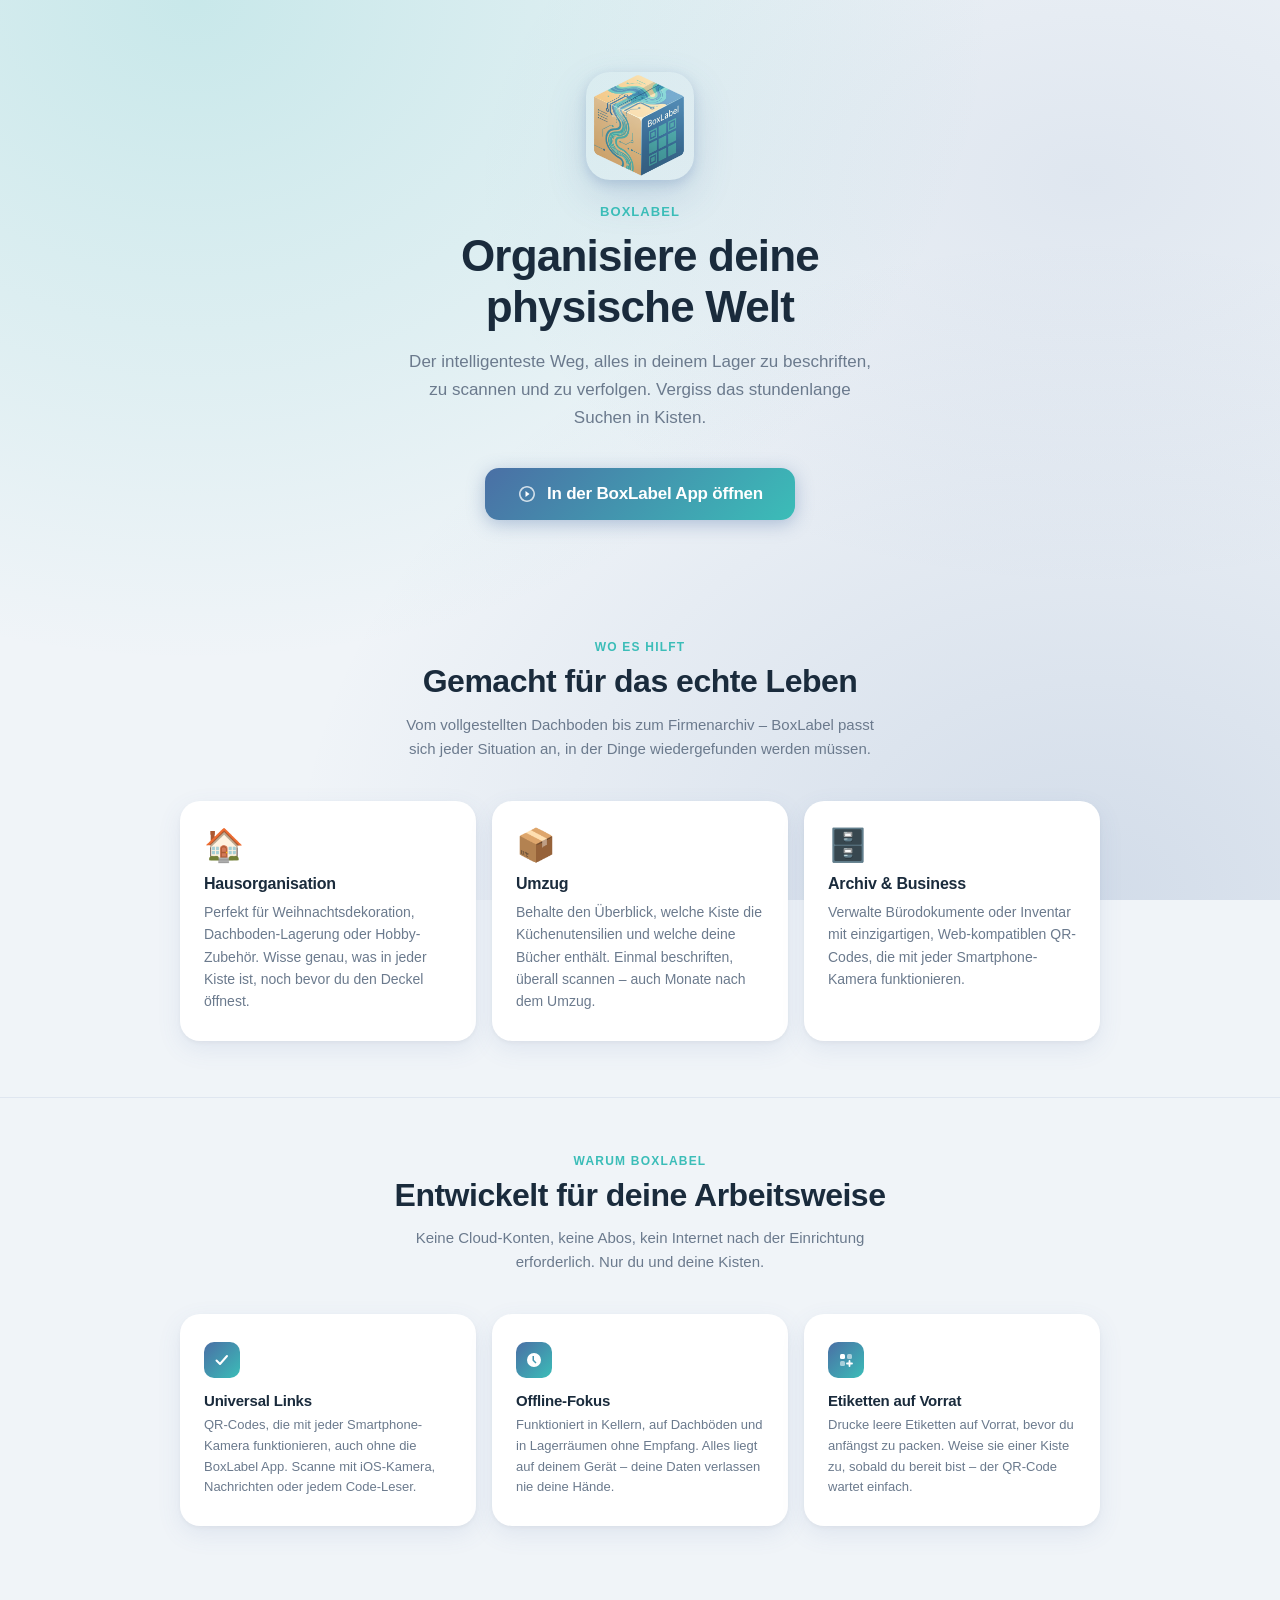
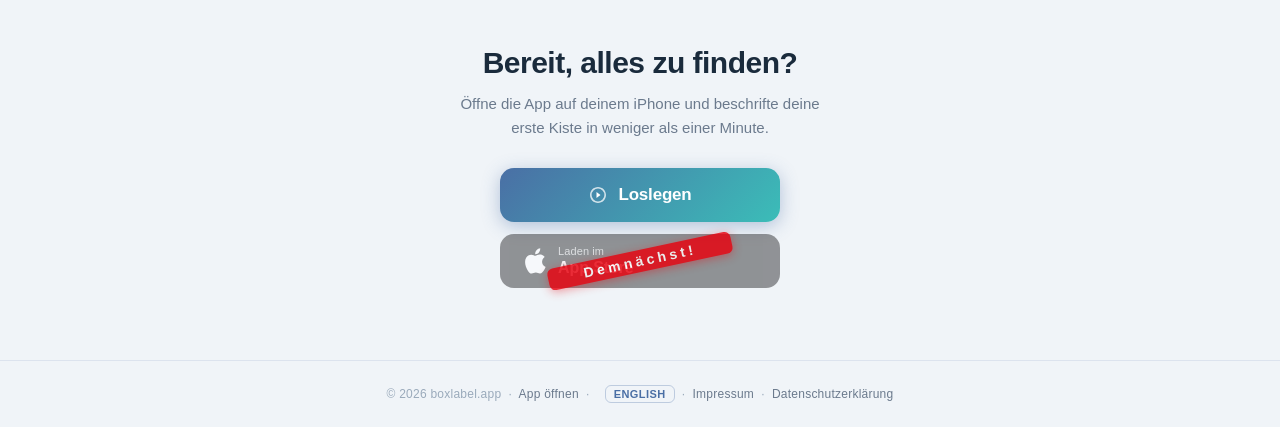
==== de/index.html @ 2847bdbc "final_version" ====
<!DOCTYPE html>
<html lang="de">
<head>
  <meta charset="UTF-8">
  <meta name="viewport" content="width=device-width, initial-scale=1">
  <!-- Kommentar entfernen, sobald die App im App Store verfügbar ist:
  <meta name="apple-itunes-app" content="app-id=XXXXXXX">
  -->
  <title>BoxLabel — Organisiere deine physische Welt</title>
  <meta name="description" content="Der intelligenteste Weg, alles in deinem Lager zu beschriften, zu scannen und zu verfolgen. Drucke QR-Codes, fotografiere Kisteninhalte und finde alles in Sekunden.">
  <meta property="og:title" content="BoxLabel — Organisiere deine physische Welt">
  <meta property="og:description" content="Beschrifte, scanne und verfolge alles in deinem Lager. Offline-first. Kein Account erforderlich.">
  <meta property="og:image" content="https://boxlabel.app/app_icon.png">
  <meta property="og:url" content="https://boxlabel.app/de/">
  <meta name="theme-color" content="#4A6FA5">
  <link rel="stylesheet" href="/assets/style.css">
</head>
<body>

  <!-- ── Hero ────────────────────────────────────────────────────────────── -->
  <div class="hero">
    <div class="container">
      <div class="icon-wrap">
        <img src="/app_icon.png" alt="BoxLabel App Icon">
      </div>
      <div class="brand">BoxLabel</div>
      <h1>Organisiere deine physische Welt</h1>
      <p class="subtitle">
        Der intelligenteste Weg, alles in deinem Lager zu beschriften, zu scannen und zu verfolgen.
        Vergiss das stundenlange Suchen in Kisten.
      </p>
      <a href="boxlabel://" class="btn-primary">
        <svg width="20" height="20" viewBox="0 0 20 20" fill="none" aria-hidden="true">
          <path d="M8.5 7l4 3-4 3V7Z" fill="#fff"/>
          <path d="M10 2C5.58 2 2 5.58 2 10s3.58 8 8 8 8-3.58 8-8-3.58-8-8-8Zm0 14.4A6.4 6.4 0 1 1 10 3.6a6.4 6.4 0 0 1 0 12.8Z" fill="rgba(255,255,255,0.75)"/>
        </svg>
        In der BoxLabel App öffnen
      </a>
    </div>
  </div>

  <!-- ── Anwendungsfälle ──────────────────────────────────────────────────── -->
  <section class="section">
    <div class="container--wide">
      <p class="section-label">Wo es hilft</p>
      <h2 class="section-title">Gemacht für das echte Leben</h2>
      <p class="section-sub">
        Vom vollgestellten Dachboden bis zum Firmenarchiv – BoxLabel passt sich jeder Situation an,
        in der Dinge wiedergefunden werden müssen.
      </p>
      <div class="use-case-grid">

        <div class="use-case-card">
          <div class="use-case-icon">🏠</div>
          <h3>Hausorganisation</h3>
          <p>
            Perfekt für Weihnachtsdekoration, Dachboden-Lagerung oder Hobby-Zubehör.
            Wisse genau, was in jeder Kiste ist, noch bevor du den Deckel öffnest.
          </p>
        </div>

        <div class="use-case-card">
          <div class="use-case-icon">📦</div>
          <h3>Umzug</h3>
          <p>
            Behalte den Überblick, welche Kiste die Küchenutensilien und welche deine Bücher enthält.
            Einmal beschriften, überall scannen – auch Monate nach dem Umzug.
          </p>
        </div>

        <div class="use-case-card">
          <div class="use-case-icon">🗄️</div>
          <h3>Archiv &amp; Business</h3>
          <p>
            Verwalte Bürodokumente oder Inventar mit einzigartigen,
            Web-kompatiblen QR-Codes, die mit jeder Smartphone-Kamera funktionieren.
          </p>
        </div>

      </div>
    </div>
  </section>

  <!-- ── Hauptfunktionen ──────────────────────────────────────────────────── -->
  <section class="section">
    <div class="container--wide">
      <p class="section-label">Warum BoxLabel</p>
      <h2 class="section-title">Entwickelt für deine Arbeitsweise</h2>
      <p class="section-sub">
        Keine Cloud-Konten, keine Abos, kein Internet nach der Einrichtung erforderlich.
        Nur du und deine Kisten.
      </p>
      <ul class="feature-list">

        <li>
          <div class="feature-check">
            <svg width="18" height="18" viewBox="0 0 18 18" fill="none" aria-hidden="true">
              <path d="M3.5 9.5l3.5 3.5 7-8" stroke="#fff" stroke-width="2" stroke-linecap="round" stroke-linejoin="round"/>
            </svg>
          </div>
          <h3>Universal Links</h3>
          <p>
            QR-Codes, die mit jeder Smartphone-Kamera funktionieren, auch ohne
            die BoxLabel App. Scanne mit iOS-Kamera, Nachrichten oder jedem Code-Leser.
          </p>
        </li>

        <li>
          <div class="feature-check">
            <svg width="18" height="18" viewBox="0 0 18 18" fill="none" aria-hidden="true">
              <path d="M9 2a7 7 0 1 0 0 14A7 7 0 0 0 9 2Zm0 3v4l2.5 2.5-1 1L7.5 9.5V5H9Z" fill="#fff"/>
            </svg>
          </div>
          <h3>Offline-Fokus</h3>
          <p>
            Funktioniert in Kellern, auf Dachböden und in Lagerräumen ohne Empfang.
            Alles liegt auf deinem Gerät – deine Daten verlassen nie deine Hände.
          </p>
        </li>

        <li>
          <div class="feature-check">
            <svg width="18" height="18" viewBox="0 0 18 18" fill="none" aria-hidden="true">
              <rect x="3" y="3" width="5" height="5" rx="1.5" fill="#fff"/>
              <rect x="10" y="3" width="5" height="5" rx="1.5" fill="rgba(255,255,255,0.55)"/>
              <rect x="3" y="10" width="5" height="5" rx="1.5" fill="rgba(255,255,255,0.55)"/>
              <path d="M12.5 10v5M10 12.5h5" stroke="#fff" stroke-width="1.8" stroke-linecap="round"/>
            </svg>
          </div>
          <h3>Etiketten auf Vorrat</h3>
          <p>
            Drucke leere Etiketten auf Vorrat, bevor du anfängst zu packen.
            Weise sie einer Kiste zu, sobald du bereit bist – der QR-Code wartet einfach.
          </p>
        </li>

      </ul>
    </div>
  </section>

  <!-- ── Abschluss-CTA ────────────────────────────────────────────────────── -->
  <div class="cta-section">
    <div class="container">
      <h2>Bereit, alles zu finden?</h2>
      <p>Öffne die App auf deinem iPhone und beschrifte deine erste Kiste in weniger als einer Minute.</p>
      <div class="cta-buttons">
        <a href="boxlabel://" class="btn-primary">
          <svg width="20" height="20" viewBox="0 0 20 20" fill="none" aria-hidden="true">
            <path d="M8.5 7l4 3-4 3V7Z" fill="#fff"/>
            <path d="M10 2C5.58 2 2 5.58 2 10s3.58 8 8 8 8-3.58 8-8-3.58-8-8-8Zm0 14.4A6.4 6.4 0 1 1 10 3.6a6.4 6.4 0 0 1 0 12.8Z" fill="rgba(255,255,255,0.75)"/>
          </svg>
          Loslegen
        </a>
        <div class="store-wrap">
          <div class="btn-store">
            <svg width="22" height="26" viewBox="0 0 22 26" fill="none" aria-hidden="true">
              <path d="M18.07 13.77c-.03-3.14 2.56-4.65 2.68-4.73-1.46-2.14-3.74-2.43-4.55-2.46-1.93-.2-3.78 1.14-4.76 1.14-.99 0-2.51-1.12-4.13-1.09-2.12.03-4.08 1.24-5.17 3.12-2.21 3.84-.57 9.53 1.59 12.65 1.06 1.53 2.32 3.24 3.97 3.18 1.6-.07 2.2-1.03 4.13-1.03 1.91 0 2.47 1.03 4.15.99 1.72-.03 2.8-1.55 3.85-3.08a13.5 13.5 0 0 0 1.75-3.57c-.04-.01-3.46-1.33-3.51-5.12Z" fill="white"/>
              <path d="M14.93 4.38c.88-1.07 1.47-2.55 1.31-4.03-1.27.05-2.8.85-3.71 1.91-.81.93-1.53 2.43-1.34 3.87 1.42.11 2.87-.72 3.74-1.75Z" fill="white"/>
            </svg>
            <div class="store-text">
              <span class="store-sub">Laden im</span>
              <span class="store-main">App Store</span>
            </div>
          </div>
          <div class="coming-soon">Demnächst!</div>
        </div>
      </div>
    </div>
  </div>

  <!-- ── Footer ────────────────────────────────────────────────────────────── -->
  <footer>
    &copy; 2026 boxlabel.app &nbsp;·&nbsp;
    <a href="boxlabel://">App öffnen</a>
    &nbsp;·&nbsp;
    <a href="/?lang=en" class="lang-switch">English</a>
    &nbsp;·&nbsp;
    <a href="/de/impressum.html">Impressum</a>
    &nbsp;·&nbsp;
    <a href="/de/datenschutz.html">Datenschutzerklärung</a>
  </footer>

</body>
</html>
---- assets/style.css ----
/* ── Reset ─────────────────────────────────────────────────────────────────── */

*, *::before, *::after {
  box-sizing: border-box;
  margin: 0;
  padding: 0;
}

/* ── Base ──────────────────────────────────────────────────────────────────── */

body {
  font-family: -apple-system, BlinkMacSystemFont, "Segoe UI", Roboto, Helvetica, Arial, sans-serif;
  background: #f0f4f8;
  background-image:
    radial-gradient(ellipse at 15% 0%,   rgba(59, 189, 184, 0.22) 0%, transparent 52%),
    radial-gradient(ellipse at 85% 100%, rgba(74, 111, 165, 0.18) 0%, transparent 52%),
    radial-gradient(ellipse at 85% 20%,  rgba(74, 111, 165, 0.10) 0%, transparent 40%);
  background-attachment: fixed;
  color: #1a2b3c;
  -webkit-font-smoothing: antialiased;
}

/* 404 pages: vertically centred single-card layout */
body.is-404 {
  min-height: 100vh;
  display: flex;
  flex-direction: column;
  align-items: center;
  justify-content: center;
  padding: 24px 20px;
  background-image:
    radial-gradient(ellipse at 20% 10%, rgba(59, 189, 184, 0.18) 0%, transparent 55%),
    radial-gradient(ellipse at 80% 90%, rgba(74, 111, 165, 0.15) 0%, transparent 55%);
}

/* ── Layout helpers ────────────────────────────────────────────────────────── */

.container {
  width: 100%;
  max-width: 680px;
  margin: 0 auto;
  padding: 0 20px;
}

.container--wide {
  width: 100%;
  max-width: 960px;
  margin: 0 auto;
  padding: 0 20px;
}

/* ── App icon ──────────────────────────────────────────────────────────────── */

.icon-wrap {
  margin: 0 auto 24px;
  width: 108px;
  height: 108px;
  border-radius: 24px;
  overflow: hidden;
  box-shadow:
    0 4px 12px rgba(74, 111, 165, 0.22),
    0 16px 40px rgba(74, 111, 165, 0.18);
}

/* Tighter shadow variant used inside the card (404 pages) */
.card .icon-wrap {
  margin-bottom: 20px;
  box-shadow:
    0 4px 12px rgba(74, 111, 165, 0.20),
    0 12px 32px rgba(74, 111, 165, 0.16);
}

.icon-wrap img {
  width: 100%;
  height: 100%;
  display: block;
}

/* ── Brand label ───────────────────────────────────────────────────────────── */

.brand {
  font-size: 13px;
  font-weight: 600;
  letter-spacing: 0.08em;
  text-transform: uppercase;
  color: #3BBDB8;
  margin-bottom: 12px;
}

.card .brand {
  margin-bottom: 8px;
}

/* ── Hero ──────────────────────────────────────────────────────────────────── */

.hero {
  padding: 72px 20px 64px;
  text-align: center;
}

.hero h1 {
  font-size: clamp(28px, 6vw, 44px);
  font-weight: 750;
  letter-spacing: -0.8px;
  color: #1a2b3c;
  line-height: 1.15;
  margin-bottom: 16px;
  max-width: 560px;
  margin-left: auto;
  margin-right: auto;
}

.hero .subtitle {
  font-size: clamp(15px, 2.5vw, 17px);
  color: #6b7a8d;
  line-height: 1.65;
  max-width: 480px;
  margin: 0 auto 36px;
}

/* ── CTA buttons ───────────────────────────────────────────────────────────── */

.btn-primary {
  display: inline-flex;
  align-items: center;
  justify-content: center;
  gap: 10px;
  padding: 16px 32px;
  background: linear-gradient(135deg, #4A6FA5 0%, #3BBDB8 100%);
  color: #fff;
  font-size: 17px;
  font-weight: 650;
  border: none;
  border-radius: 14px;
  cursor: pointer;
  text-decoration: none;
  letter-spacing: -0.2px;
  box-shadow: 0 4px 18px rgba(74, 111, 165, 0.38);
  transition: opacity 0.15s ease, transform 0.15s ease;
  -webkit-tap-highlight-color: transparent;
}

.btn-primary:hover {
  opacity: 0.9;
  transform: translateY(-1px);
}

.btn-primary:active {
  opacity: 0.88;
  transform: scale(0.98);
}

/* Full-width variant used inside .card (404 pages) */
.card .btn-primary {
  display: flex;
  width: 100%;
  box-shadow: 0 4px 16px rgba(74, 111, 165, 0.35);
  margin-bottom: 12px;
}

/* ── Sections ──────────────────────────────────────────────────────────────── */

.section {
  padding: 56px 0;
}

.section + .section {
  border-top: 1px solid rgba(74, 111, 165, 0.1);
}

.section-label {
  font-size: 12px;
  font-weight: 700;
  letter-spacing: 0.1em;
  text-transform: uppercase;
  color: #3BBDB8;
  margin-bottom: 8px;
  text-align: center;
}

.section-title {
  font-size: clamp(22px, 4vw, 32px);
  font-weight: 750;
  letter-spacing: -0.5px;
  color: #1a2b3c;
  line-height: 1.2;
  text-align: center;
  margin-bottom: 12px;
}

.section-sub {
  font-size: 15px;
  color: #6b7a8d;
  line-height: 1.6;
  text-align: center;
  max-width: 480px;
  margin: 0 auto 40px;
}

/* ── Use-case cards ────────────────────────────────────────────────────────── */

.use-case-grid {
  display: grid;
  grid-template-columns: repeat(3, 1fr);
  gap: 16px;
}

.use-case-card {
  background: #fff;
  border-radius: 20px;
  padding: 28px 24px;
  box-shadow:
    0 2px 4px rgba(0,0,0,0.04),
    0 8px 24px rgba(74, 111, 165, 0.10);
}

.use-case-icon {
  font-size: 32px;
  line-height: 1;
  margin-bottom: 14px;
}

.use-case-card h3 {
  font-size: 16px;
  font-weight: 700;
  color: #1a2b3c;
  margin-bottom: 8px;
  letter-spacing: -0.2px;
}

.use-case-card p {
  font-size: 14px;
  color: #6b7a8d;
  line-height: 1.6;
}

/* ── Feature list ──────────────────────────────────────────────────────────── */

.feature-list {
  display: grid;
  grid-template-columns: repeat(3, 1fr);
  gap: 16px;
  list-style: none;
}

.feature-list li {
  background: #fff;
  border-radius: 20px;
  padding: 28px 24px;
  box-shadow:
    0 2px 4px rgba(0,0,0,0.04),
    0 8px 24px rgba(74, 111, 165, 0.10);
}

.feature-check {
  width: 36px;
  height: 36px;
  border-radius: 10px;
  background: linear-gradient(135deg, #4A6FA5 0%, #3BBDB8 100%);
  display: flex;
  align-items: center;
  justify-content: center;
  margin-bottom: 14px;
  flex-shrink: 0;
}

.feature-check svg {
  display: block;
}

.feature-list h3 {
  font-size: 15px;
  font-weight: 700;
  color: #1a2b3c;
  margin-bottom: 6px;
  letter-spacing: -0.2px;
}

.feature-list p {
  font-size: 13px;
  color: #6b7a8d;
  line-height: 1.6;
}

/* ── Bottom CTA ────────────────────────────────────────────────────────────── */

.cta-section {
  padding: 64px 20px 72px;
  text-align: center;
}

.cta-section h2 {
  font-size: clamp(22px, 4vw, 30px);
  font-weight: 750;
  letter-spacing: -0.5px;
  color: #1a2b3c;
  margin-bottom: 12px;
}

.cta-section p {
  font-size: 15px;
  color: #6b7a8d;
  line-height: 1.6;
  max-width: 380px;
  margin: 0 auto 28px;
}

.cta-buttons {
  display: flex;
  flex-direction: column;
  align-items: center;
  gap: 12px;
}

.cta-section .btn-primary,
.cta-section .store-wrap {
  width: 280px;
  height: 54px;
  margin-top: 0;
}

.cta-section .btn-primary {
  padding: 0 32px;
}

.cta-section .btn-store {
  width: 100%;
  height: 54px;
  padding: 0 24px;
}

/* ── App Store badge ───────────────────────────────────────────────────────── */

.store-wrap {
  position: relative;
  display: inline-block;
  margin-top: 14px;
}

.card .store-wrap {
  display: block;
  margin-top: 0;
}

.btn-store {
  display: inline-flex;
  align-items: center;
  gap: 12px;
  padding: 14px 28px;
  background: #1c1c1e;
  color: #fff;
  font-size: 15px;
  font-weight: 500;
  border: none;
  border-radius: 14px;
  text-decoration: none;
  letter-spacing: -0.1px;
  opacity: 0.45;
  pointer-events: none;
  user-select: none;
  cursor: default;
}

.card .btn-store {
  display: flex;
  justify-content: center;
  width: 100%;
  gap: 10px;
  padding: 14px 24px;
}

.btn-store .store-text {
  display: flex;
  flex-direction: column;
  align-items: flex-start;
  line-height: 1.2;
}

.btn-store .store-sub {
  font-size: 11px;
  font-weight: 400;
  opacity: 0.75;
  letter-spacing: 0.01em;
}

.btn-store .store-main {
  font-size: 16px;
  font-weight: 650;
}

.coming-soon {
  position: absolute;
  top: 50%;
  left: 50%;
  transform: translate(-50%, -50%) rotate(-12deg);
  background: #E8000D;
  color: #fff;
  font-size: 14px;
  font-weight: 800;
  letter-spacing: 0.25em;
  padding: 3px 36px;
  border-radius: 6px;
  white-space: nowrap;
  box-shadow: 0 2px 10px rgba(232, 0, 13, 0.45);
  pointer-events: none;
  opacity: 0.82;
}

.card .coming-soon {
  font-size: 15px;
  padding: 3px 42px;
}

/* ── 404 card ──────────────────────────────────────────────────────────────── */

.card {
  width: 100%;
  max-width: 400px;
  background: #fff;
  border-radius: 28px;
  padding: 40px 32px 36px;
  text-align: center;
  box-shadow:
    0 2px 4px rgba(0,0,0,0.04),
    0 8px 24px rgba(74, 111, 165, 0.12),
    0 24px 64px rgba(74, 111, 165, 0.10);
}

.card h1 {
  font-size: 26px;
  font-weight: 750;
  letter-spacing: -0.5px;
  color: #1a2b3c;
  line-height: 1.2;
  margin-bottom: 12px;
}

.card .subtitle {
  font-size: 15px;
  color: #6b7a8d;
  line-height: 1.6;
  margin-bottom: 32px;
}

.divider {
  font-size: 13px;
  color: #9aaabb;
  margin: 12px 0;
}

/* ── Footer ────────────────────────────────────────────────────────────────── */

footer {
  border-top: 1px solid rgba(74, 111, 165, 0.12);
  padding: 24px 20px;
  text-align: center;
  font-size: 12px;
  color: #9aaabb;
  letter-spacing: 0.02em;
}

footer a {
  color: #6b7a8d;
  text-decoration: none;
}

footer a:hover {
  color: #4A6FA5;
}

/* Floating footer below the card on 404 pages */
body.is-404 footer {
  border-top: none;
  padding: 0;
  margin-top: 28px;
}

/* ── Language switcher ─────────────────────────────────────────────────────── */

.lang-switch {
  display: inline-block;
  margin-left: 8px;
  padding: 2px 8px;
  border: 1px solid rgba(74, 111, 165, 0.3);
  border-radius: 6px;
  font-size: 11px;
  font-weight: 600;
  letter-spacing: 0.04em;
  color: #4A6FA5;
  text-decoration: none;
  text-transform: uppercase;
  transition: background 0.15s ease, color 0.15s ease;
}

.lang-switch:hover {
  background: #4A6FA5;
  color: #fff;
}

/* ── Responsive ────────────────────────────────────────────────────────────── */

@media (max-width: 640px) {
  .hero {
    padding: 52px 20px 48px;
  }

  .use-case-grid,
  .feature-list {
    grid-template-columns: 1fr;
  }

  .btn-primary {
    width: 100%;
    max-width: 340px;
  }
}

@media (min-width: 641px) and (max-width: 860px) {
  .use-case-grid,
  .feature-list {
    grid-template-columns: repeat(2, 1fr);
  }
}

/* ── Legal pages (impressum / privacy) ────────────────────────────────────── */

.legal-page {
  max-width: 680px;
  margin: 0 auto;
  padding: 56px 20px 72px;
}

.legal-page .back-link {
  display: inline-flex;
  align-items: center;
  gap: 6px;
  font-size: 13px;
  font-weight: 600;
  color: #4A6FA5;
  text-decoration: none;
  margin-bottom: 40px;
  letter-spacing: -0.1px;
}

.legal-page .back-link:hover {
  color: #3BBDB8;
}

.legal-page h1 {
  font-size: clamp(26px, 5vw, 36px);
  font-weight: 750;
  letter-spacing: -0.6px;
  color: #1a2b3c;
  line-height: 1.15;
  margin-bottom: 8px;
}

.legal-page .legal-meta {
  font-size: 13px;
  color: #9aaabb;
  margin-bottom: 40px;
  letter-spacing: 0.01em;
}

.legal-page h2 {
  font-size: 18px;
  font-weight: 700;
  color: #1a2b3c;
  letter-spacing: -0.3px;
  margin-top: 36px;
  margin-bottom: 10px;
}

.legal-page p {
  font-size: 15px;
  color: #4a5b6d;
  line-height: 1.7;
  margin-bottom: 14px;
}

.legal-page a {
  color: #4A6FA5;
  text-decoration: underline;
  text-underline-offset: 2px;
}

.legal-page a:hover {
  color: #3BBDB8;
}

.legal-page address {
  font-style: normal;
  font-size: 15px;
  color: #4a5b6d;
  line-height: 1.7;
  margin-bottom: 14px;
}

.legal-page hr {
  border: none;
  border-top: 1px solid rgba(74, 111, 165, 0.12);
  margin: 36px 0;
}

.legal-page h3 {
  font-size: 15px;
  font-weight: 700;
  color: #1a2b3c;
  letter-spacing: -0.2px;
  margin-top: 24px;
  margin-bottom: 8px;
}

.legal-page h4 {
  font-size: 14px;
  font-weight: 700;
  color: #1a2b3c;
  margin-top: 18px;
  margin-bottom: 6px;
}

.legal-page ul {
  margin: 0 0 14px 0;
  padding-left: 22px;
}

.legal-page li {
  font-size: 15px;
  color: #4a5b6d;
  line-height: 1.7;
  margin-bottom: 8px;
}

/* ── Privacy policy card ───────────────────────────────────────────────────── */

/* Wider card variant for the English privacy policy page */
.card--legal {
  max-width: 560px;
  text-align: left;
  padding: 40px 36px 32px;
}

.card--legal__title {
  font-size: clamp(20px, 4vw, 26px);
  font-weight: 750;
  letter-spacing: -0.5px;
  color: #1a2b3c;
  line-height: 1.2;
  margin-bottom: 4px;
  text-align: center;
}

.policy-meta {
  font-size: 12px;
  color: #9aaabb;
  letter-spacing: 0.02em;
  text-align: center;
  margin-bottom: 0;
}

.policy-divider {
  height: 1px;
  background: rgba(74, 111, 165, 0.12);
  margin: 24px 0;
}

.policy-section-title {
  display: flex;
  align-items: center;
  gap: 9px;
  font-size: 14px;
  font-weight: 700;
  color: #1a2b3c;
  letter-spacing: -0.1px;
  margin-top: 20px;
  margin-bottom: 6px;
}

.policy-dot {
  flex-shrink: 0;
  width: 7px;
  height: 7px;
  border-radius: 2px;
  background: linear-gradient(135deg, #4A6FA5 0%, #3BBDB8 100%);
}

.policy-text {
  font-size: 13px;
  color: #6b7a8d;
  line-height: 1.65;
  margin-bottom: 0;
  padding-left: 16px;
}

.policy-text a {
  color: #4A6FA5;
  text-decoration: underline;
  text-underline-offset: 2px;
}

.policy-text a:hover {
  color: #3BBDB8;
}

.policy-text code {
  font-family: ui-monospace, "SF Mono", Menlo, Consolas, monospace;
  font-size: 12px;
  background: rgba(74, 111, 165, 0.08);
  padding: 1px 5px;
  border-radius: 4px;
  color: #4A6FA5;
}

.policy-contact {
  font-size: 12px;
  color: #9aaabb;
  text-align: center;
  letter-spacing: 0.02em;
}

.policy-contact a {
  color: #6b7a8d;
  text-decoration: none;
}

.policy-contact a:hover {
  color: #4A6FA5;
}
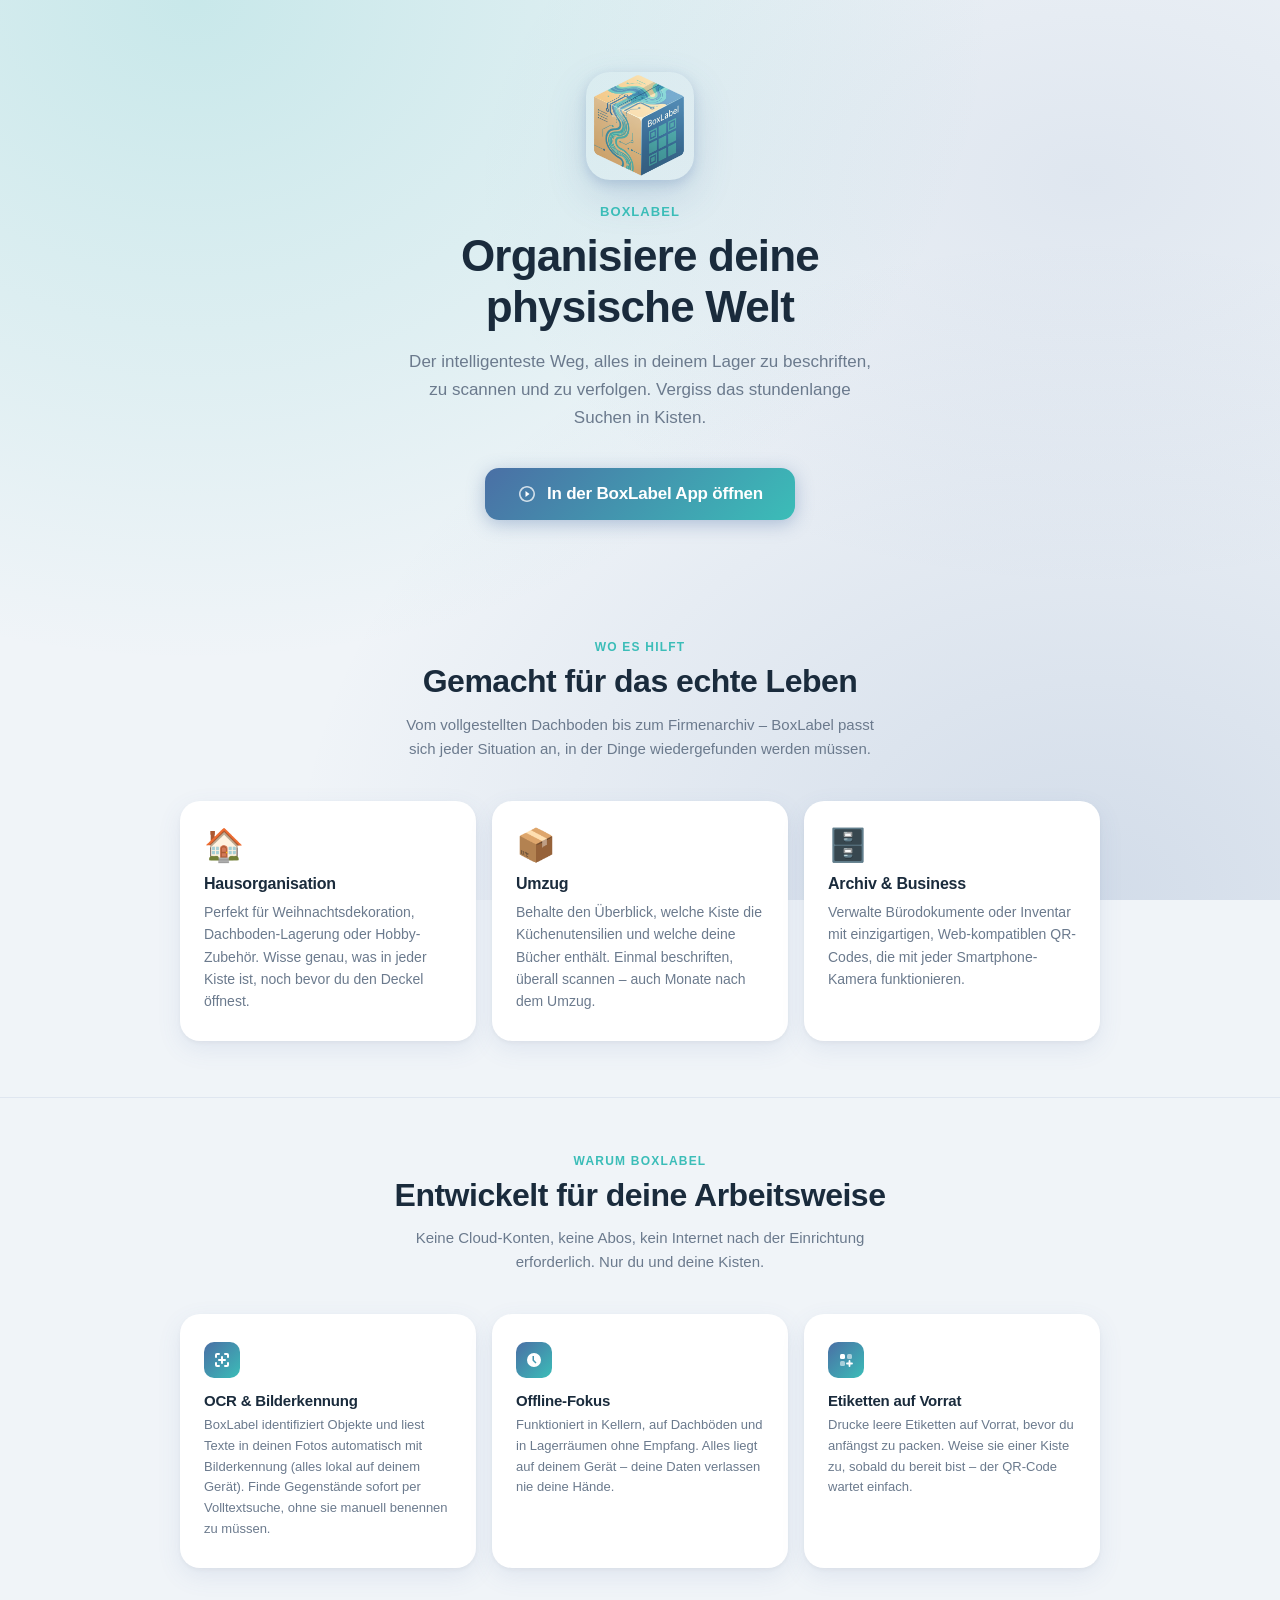
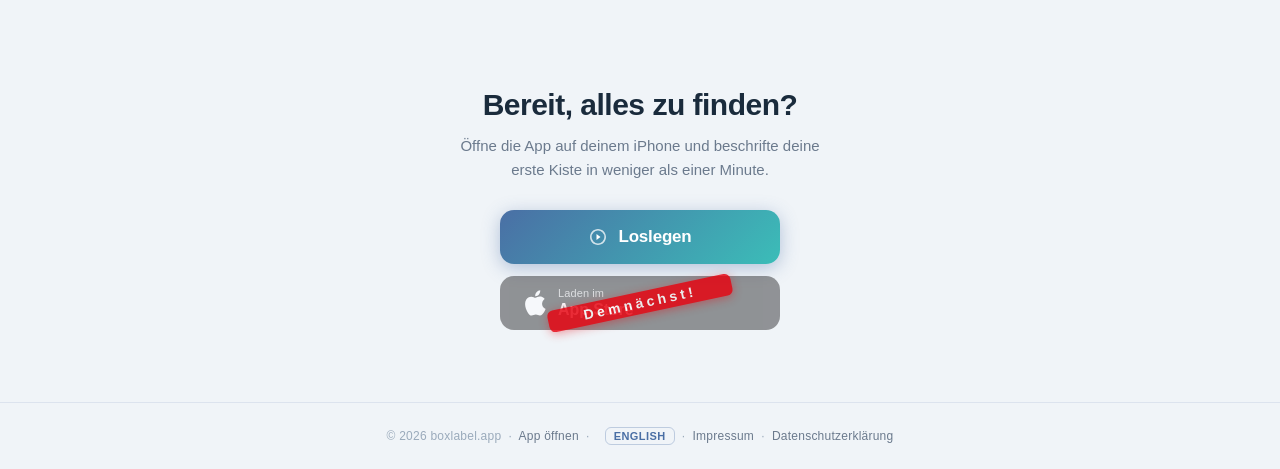
==== commit 607794b1: "final_version" ====
--- a/de/index.html
+++ b/de/index.html
@@ -95,13 +95,13 @@
         <li>
           <div class="feature-check">
             <svg width="18" height="18" viewBox="0 0 18 18" fill="none" aria-hidden="true">
-              <path d="M3.5 9.5l3.5 3.5 7-8" stroke="#fff" stroke-width="2" stroke-linecap="round" stroke-linejoin="round"/>
+              <path d="M3 6V4a1 1 0 0 1 1-1h2M12 3h2a1 1 0 0 1 1 1v2M3 12v2a1 1 0 0 0 1 1h2M12 15h2a1 1 0 0 0 1-1v-2M9 6v6M6 9h6" stroke="#fff" stroke-width="2" stroke-linecap="round" stroke-linejoin="round"/>
             </svg>
           </div>
-          <h3>Universal Links</h3>
+          <h3>OCR & Bilderkennung</h3>
           <p>
-            QR-Codes, die mit jeder Smartphone-Kamera funktionieren, auch ohne
-            die BoxLabel App. Scanne mit iOS-Kamera, Nachrichten oder jedem Code-Leser.
+            BoxLabel identifiziert Objekte und liest Texte in deinen Fotos automatisch mit Bilderkennung (alles lokal auf deinem Gerät). 
+            Finde Gegenstände sofort per Volltextsuche, ohne sie manuell benennen zu müssen.
           </p>
         </li>
 
